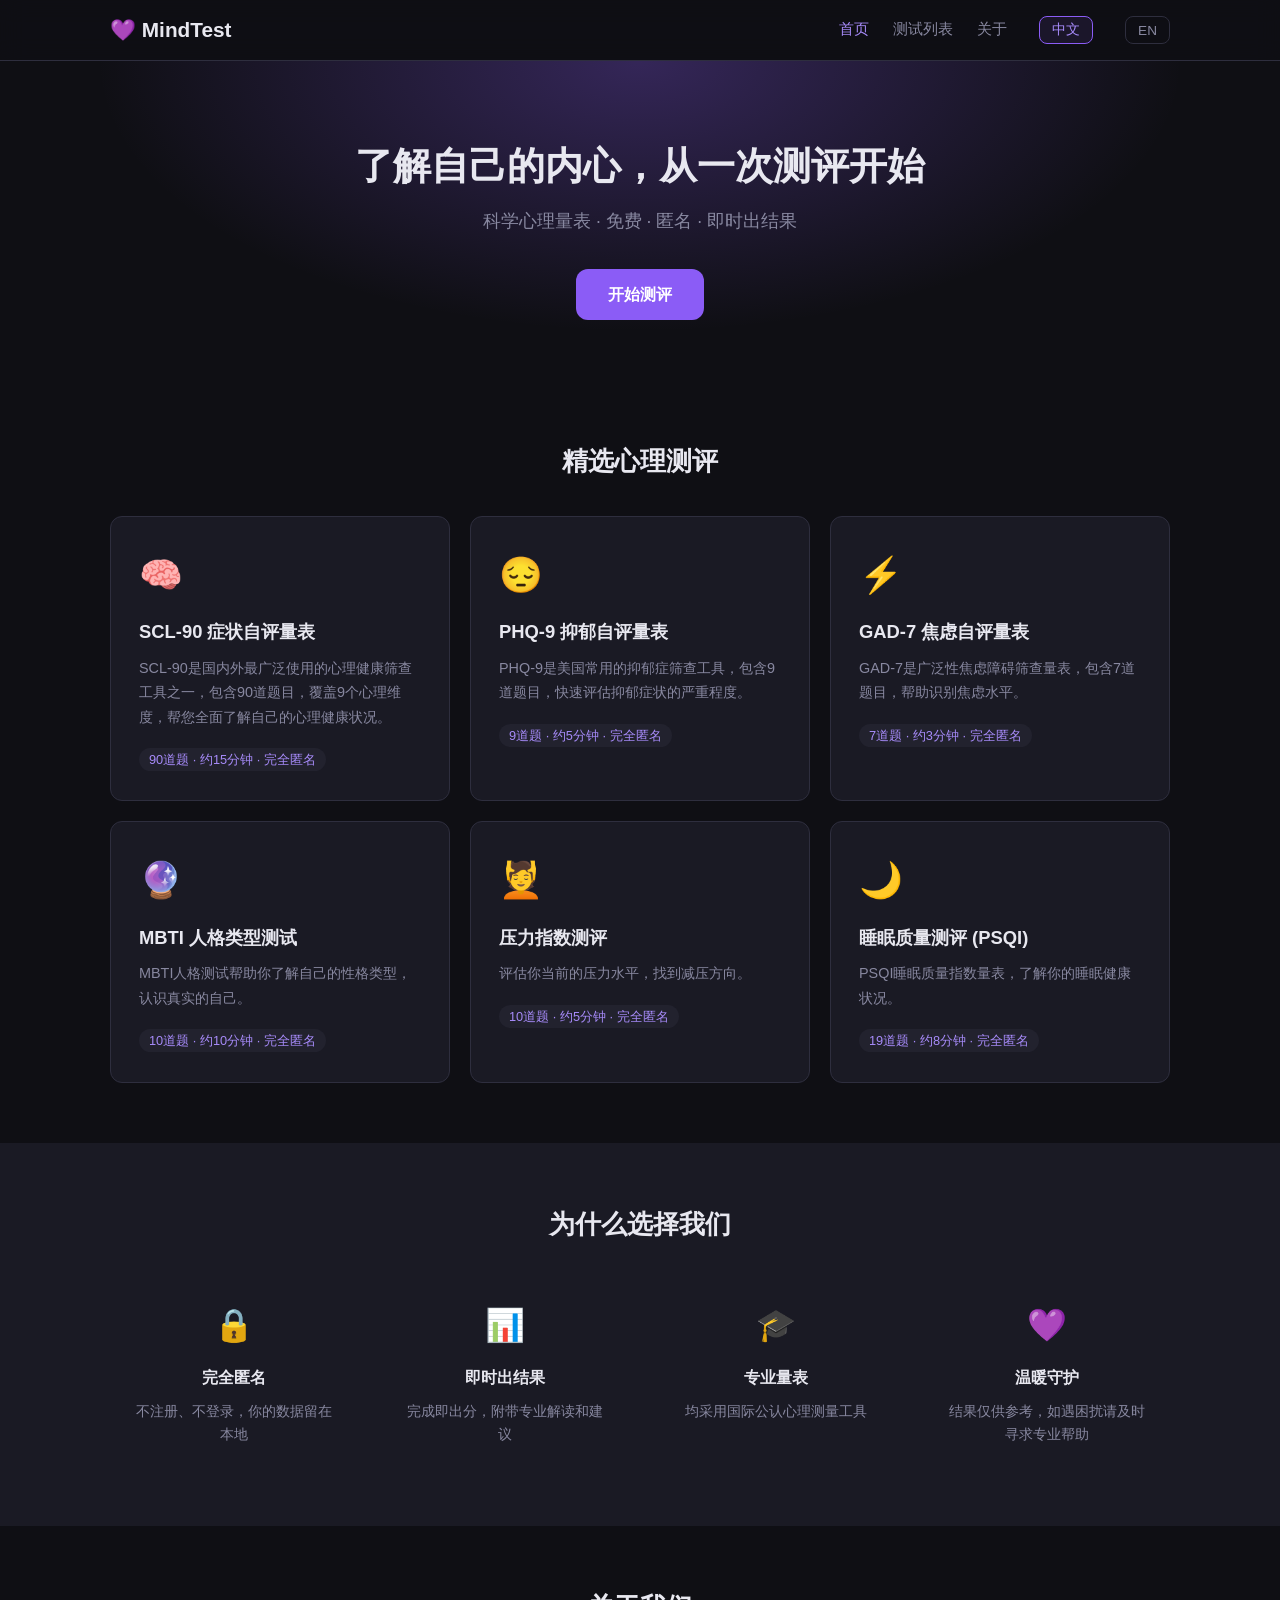
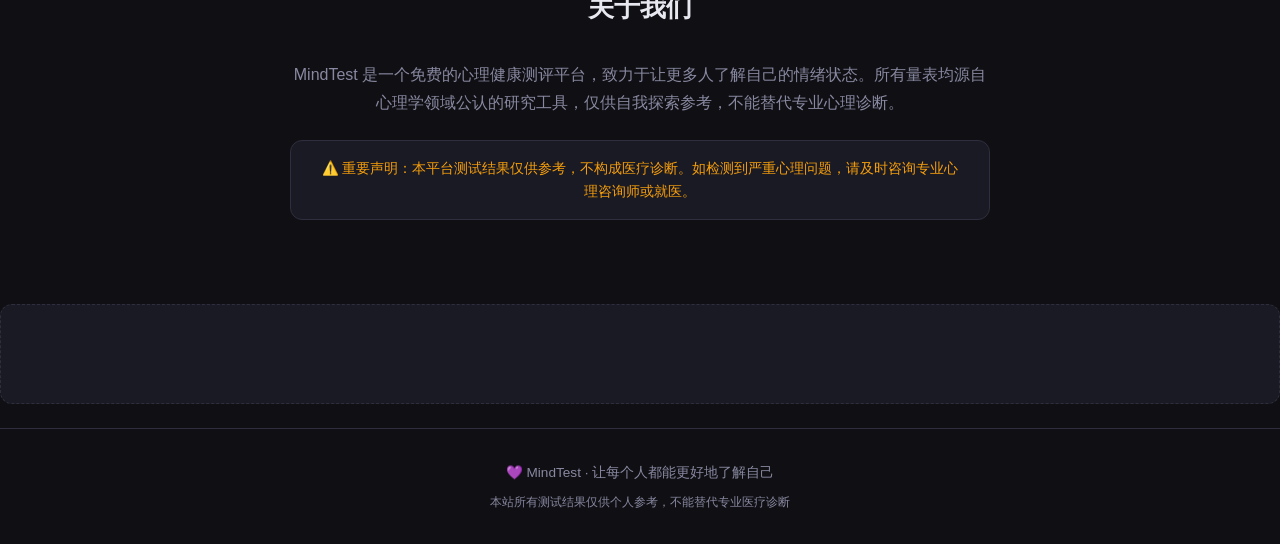
==== index.html @ 0a469043 "Add cache-busting version to JS files" ====
<!DOCTYPE html>
<html lang="zh-CN">
<head>
<script async src="https://pagead2.googlesyndication.com/pagead/js/adsbygoogle.js?client=ca-pub-4116656020104879" crossorigin="anonymous"></script>
<meta charset="UTF-8">
<meta name="google-adsense-account" content="ca-pub-4116656020104879">
<meta name="viewport" content="width=device-width, initial-scale=1.0">
<title data-i18n="title">心理测评中心 | 免费在线心理测试 - MindTest</title>
<meta name="description" content="专业心理测评工具，提供SCL-90、PHQ-9、GAD-7、MBTI等多款心理健康测试，帮你了解自己的情绪和心理健康状况。">
<link rel="stylesheet" href="css/style.css">
</head>
<body>
<header class="site-header">
  <div class="container header-inner">
    <a href="index.html" class="logo">💜 MindTest</a>
    <nav class="nav">
      <a href="index.html" class="active" data-i18n="home">首页</a>
      <a href="#tests" data-i18n="tests">测试列表</a>
      <a href="#about" data-i18n="about">关于</a>
      <button onclick="switchLang('zh')" id="lang-zh" class="lang-btn active">中文</button>
      <button onclick="switchLang('en')" id="lang-en" class="lang-btn">EN</button>
    </nav>
  </div>
</header>

<main>
  <section class="hero">
    <div class="container">
      <h1 data-i18n="hero_title">了解自己的内心，从一次测评开始</h1>
      <p data-i18n="hero_subtitle">科学心理量表 · 免费 · 匿名 · 即时出结果</p>
      <a href="#tests" class="btn btn-primary" data-i18n="start_test">开始测评</a>
    </div>
  </section>

  <section id="tests" class="tests-section">
    <div class="container">
      <h2 class="section-title" data-i18n="featured_tests">精选心理测评</h2>
      <div class="tests-grid">
        <a href="scl90.html" class="test-card">
          <div class="test-icon">🧠</div>
          <h3 data-i18n="scl90_title">SCL-90 症状自评量表</h3>
          <p data-i18n="scl90_desc">最经典的心理健康筛查工具，90题覆盖9个维度</p>
          <span class="test-meta" data-i18n="scl90_meta">约15分钟 · 90题</span>
        </a>
        <a href="phq9.html" class="test-card">
          <div class="test-icon">😔</div>
          <h3 data-i18n="phq9_title">PHQ-9 抑郁自评量表</h3>
          <p data-i18n="phq9_desc">国际通用抑郁症筛查工具，简单高效</p>
          <span class="test-meta" data-i18n="phq9_meta">约5分钟 · 9题</span>
        </a>
        <a href="gad7.html" class="test-card">
          <div class="test-icon">⚡</div>
          <h3 data-i18n="gad7_title">GAD-7 焦虑自评量表</h3>
          <p data-i18n="gad7_desc">广泛性焦虑障碍筛查量表，快速识别焦虑水平</p>
          <span class="test-meta" data-i18n="gad7_meta">约3分钟 · 7题</span>
        </a>
        <a href="mbti.html" class="test-card">
          <div class="test-icon">🔮</div>
          <h3 data-i18n="mbti_title">MBTI 人格类型测试</h3>
          <p data-i18n="mbti_desc">了解你的16型人格，认识真实的自己</p>
          <span class="test-meta" data-i18n="mbti_meta">约10分钟 · 60题</span>
        </a>
        <a href="stress.html" class="test-card">
          <div class="test-icon">💆</div>
          <h3 data-i18n="stress_title">压力指数测评</h3>
          <p data-i18n="stress_desc">评估你当前的压力水平，找到减压方向</p>
          <span class="test-meta" data-i18n="stress_meta">约5分钟 · 10题</span>
        </a>
        <a href="sleep.html" class="test-card">
          <div class="test-icon">🌙</div>
          <h3 data-i18n="sleep_title">睡眠质量测评</h3>
          <p data-i18n="sleep_desc">PSQI睡眠质量指数量表，了解你的睡眠健康</p>
          <span class="test-meta" data-i18n="sleep_meta">约8分钟 · 19题</span>
        </a>
      </div>
    </div>
  </section>

  <section class="features">
    <div class="container">
      <h2 class="section-title" data-i18n="why_choose">为什么选择我们</h2>
      <div class="features-grid">
        <div class="feature-item">
          <div class="feature-icon">🔒</div>
          <h3 data-i18n="feature_anon">完全匿名</h3>
          <p data-i18n="feature_anon_desc">不注册、不登录，你的数据留在本地</p>
        </div>
        <div class="feature-item">
          <div class="feature-icon">📊</div>
          <h3 data-i18n="feature_result">即时出结果</h3>
          <p data-i18n="feature_result_desc">完成即出分，附带专业解读和建议</p>
        </div>
        <div class="feature-item">
          <div class="feature-icon">🎓</div>
          <h3 data-i18n="feature_prof">专业量表</h3>
          <p data-i18n="feature_prof_desc">均采用国际公认心理测量工具</p>
        </div>
        <div class="feature-item">
          <div class="feature-icon">💜</div>
          <h3 data-i18n="feature_care">温暖守护</h3>
          <p data-i18n="feature_care_desc">结果仅供参考，如遇困扰请及时寻求专业帮助</p>
        </div>
      </div>
    </div>
  </section>

  <section id="about" class="about-section">
    <div class="container">
      <h2 class="section-title" data-i18n="about_title">关于我们</h2>
      <p data-i18n="about_desc">MindTest 是一个免费的心理健康测评平台，致力于让更多人了解自己的情绪状态。所有量表均源自心理学领域公认的研究工具，仅供自我探索参考，不能替代专业心理诊断。</p>
      <div class="disclaimer" data-i18n="disclaimer">⚠️ 重要声明：本平台测试结果仅供参考，不构成医疗诊断。如检测到严重心理问题，请及时咨询专业心理咨询师或就医。</div>
    </div>
  </section>
</main>

<div class="ad-placeholder" style="margin:24px auto"><ins class="adsbygoogle" style="display:block" data-ad-client="ca-pub-4116656020104879" data-ad-slot="4402557622" data-ad-format="auto" data-full-width-responsive="true"></ins></div>

<footer class="site-footer">
  <div class="container">
    <p>💜 MindTest · <span data-i18n="footer_slogan">让每个人都能更好地了解自己</span></p>
    <p class="footer-note" data-i18n="footer_note">本站所有测试结果仅供个人参考，不能替代专业医疗诊断</p>
  </div>
</footer>

<script src="js/config.js"></script>
<script src="js/i18n.js"></script>
<script src="js/main.js"></script>
<script>(adsbygoogle = window.adsbygoogle || []).push({});</script>
</body>
</html>
---- css/style.css ----
/* ========== Reset & Base ========== */
*, *::before, *::after { box-sizing: border-box; margin: 0; padding: 0; }

:root {
  --bg: #0f0f14;
  --surface: #1a1a24;
  --surface2: #22222e;
  --border: #2e2e3e;
  --text: #e8e8f0;
  --text-muted: #8888a0;
  --accent: #8b5cf6;
  --accent-light: #a78bfa;
  --accent-glow: rgba(139, 92, 246, 0.3);
  --success: #22c55e;
  --warning: #f59e0b;
  --danger: #ef4444;
  --radius: 12px;
  --radius-sm: 8px;
}

body {
  font-family: -apple-system, BlinkMacSystemFont, "Segoe UI", "PingFang SC", "Hiragino Sans GB", "Microsoft YaHei", sans-serif;
  background: var(--bg);
  color: var(--text);
  line-height: 1.7;
  min-height: 100vh;
}

.container { max-width: 1100px; margin: 0 auto; padding: 0 20px; }
a { color: var(--accent-light); text-decoration: none; }
a:hover { color: var(--accent); }

/* ========== Header ========== */
.lang-btn { background: transparent; border: 1px solid var(--border); color: var(--text-muted); padding: 4px 12px; border-radius: var(--radius-sm); cursor: pointer; font-size: 0.85rem; transition: all .2s; margin-left: 8px; }
.lang-btn:hover, .lang-btn.active { border-color: var(--accent); color: var(--accent-light); background: rgba(139,92,246,0.1); }
.site-header {
  background: rgba(15,15,20,0.9);
  backdrop-filter: blur(12px);
  border-bottom: 1px solid var(--border);
  position: sticky; top: 0; z-index: 100;
}
.header-inner { display: flex; align-items: center; justify-content: space-between; height: 60px; }
.logo { font-size: 1.3rem; font-weight: 700; color: var(--text) !important; }
.nav { display: flex; gap: 24px; }
.nav a { color: var(--text-muted); font-size: 0.95rem; transition: color .2s; }
.nav a:hover, .nav a.active { color: var(--accent-light); }

/* ========== Hero ========== */
.hero {
  padding: 80px 0 60px;
  text-align: center;
  background: radial-gradient(ellipse at 50% 0%, var(--accent-glow) 0%, transparent 60%);
}
.hero h1 { font-size: 2.4rem; font-weight: 800; margin-bottom: 16px; line-height: 1.3; }
.hero p { font-size: 1.1rem; color: var(--text-muted); margin-bottom: 32px; }
.btn { display: inline-block; padding: 12px 32px; border-radius: var(--radius); font-weight: 600; font-size: 1rem; transition: all .2s; cursor: pointer; border: none; }
.btn-primary { background: var(--accent); color: #fff; }
.btn-primary:hover { background: var(--accent-light); color: #fff; transform: translateY(-1px); box-shadow: 0 8px 24px var(--accent-glow); }

/* ========== Tests Section ========== */
.tests-section { padding: 60px 0; }
.section-title { font-size: 1.6rem; font-weight: 700; margin-bottom: 32px; text-align: center; }
.tests-grid { display: grid; grid-template-columns: repeat(auto-fill, minmax(300px, 1fr)); gap: 20px; }

.test-card {
  background: var(--surface);
  border: 1px solid var(--border);
  border-radius: var(--radius);
  padding: 28px;
  transition: all .25s;
  display: block;
  color: var(--text);
}
.test-card:hover { border-color: var(--accent); transform: translateY(-3px); box-shadow: 0 12px 32px rgba(0,0,0,.3); }
.test-icon { font-size: 2.2rem; margin-bottom: 12px; }
.test-card h3 { font-size: 1.15rem; font-weight: 700; margin-bottom: 8px; }
.test-card p { font-size: 0.9rem; color: var(--text-muted); margin-bottom: 16px; }
.test-meta { font-size: 0.8rem; color: var(--accent-light); background: var(--surface2); padding: 4px 10px; border-radius: 20px; }

/* ========== Features ========== */
.features { padding: 60px 0; background: var(--surface); }
.features-grid { display: grid; grid-template-columns: repeat(auto-fill, minmax(220px, 1fr)); gap: 24px; }
.feature-item { text-align: center; padding: 20px; }
.feature-icon { font-size: 2rem; margin-bottom: 12px; }
.feature-item h3 { font-size: 1rem; margin-bottom: 8px; }
.feature-item p { font-size: 0.85rem; color: var(--text-muted); }

/* ========== About ========== */
.about-section { padding: 60px 0; }
.about-section p { max-width: 700px; margin: 0 auto 16px; text-align: center; color: var(--text-muted); }
.disclaimer { background: var(--surface); border: 1px solid var(--border); border-radius: var(--radius); padding: 16px 24px; font-size: 0.85rem; color: var(--warning); margin-top: 24px; text-align: center; display: block; }
.about-section .disclaimer { margin: 24px auto 0; max-width: 700px; }

/* ========== Footer ========== */
.site-footer { padding: 32px 0; text-align: center; border-top: 1px solid var(--border); color: var(--text-muted); font-size: 0.85rem; }
.footer-note { font-size: 0.75rem; margin-top: 8px; }

/* ========== Test Page ========== */
.test-page { max-width: 720px; margin: 0 auto; padding: 40px 20px; }
.test-header { text-align: center; margin-bottom: 32px; }
.test-header .test-icon { font-size: 3rem; }
.test-header h2 { font-size: 1.6rem; margin: 12px 0 8px; }
.test-header p { color: var(--text-muted); font-size: 0.9rem; }
.test-header .meta { display: inline-flex; gap: 16px; margin-top: 12px; font-size: 0.8rem; color: var(--accent-light); }

.progress-bar { background: var(--surface2); border-radius: 20px; height: 6px; margin-bottom: 24px; overflow: hidden; }
.progress-fill { height: 100%; background: var(--accent); border-radius: 20px; transition: width .3s; }
.progress-text { text-align: center; font-size: 0.8rem; color: var(--text-muted); margin-bottom: 8px; }

.question-block { background: var(--surface); border: 1px solid var(--border); border-radius: var(--radius); padding: 32px; margin-bottom: 16px; animation: fadeIn 0.3s ease; }
@keyframes fadeIn { from { opacity: 0; transform: translateY(10px); } to { opacity: 1; transform: translateY(0); } }
.question-num { font-size: 0.75rem; color: var(--accent-light); margin-bottom: 8px; }
.question-text { font-size: 1rem; font-weight: 500; margin-bottom: 16px; }
.options { display: flex; flex-direction: column; gap: 8px; }
.option-label { display: flex; align-items: center; gap: 12px; padding: 12px 16px; background: var(--surface2); border: 1px solid var(--border); border-radius: var(--radius-sm); cursor: pointer; transition: all .2s; }
.option-label:hover { border-color: var(--accent); background: rgba(139,92,246,0.1); }
.option-label input { display: none; }
.option-label .radio { width: 18px; height: 18px; border: 2px solid var(--border); border-radius: 50%; display: flex; align-items: center; justify-content: center; flex-shrink: 0; transition: all .2s; }
.option-label input:checked ~ .radio { border-color: var(--accent); background: var(--accent); }
.option-label input:checked ~ .radio::after { content: ""; width: 6px; height: 6px; background: #fff; border-radius: 50%; }
.option-label input:checked ~ .option-text { color: var(--accent-light); }
.option-text { font-size: 0.9rem; color: var(--text-muted); transition: color .2s; }

.test-actions { display: flex; justify-content: space-between; margin-top: 24px; gap: 12px; }
.btn-secondary { background: var(--surface2); color: var(--text); border: 1px solid var(--border); }
.btn-secondary:hover { border-color: var(--accent); color: var(--text); }
.btn:disabled { opacity: 0.4; cursor: not-allowed; }

/* ========== Result Page ========== */
.result-page { max-width: 720px; margin: 0 auto; padding: 40px 20px; }
.result-card { background: var(--surface); border: 1px solid var(--border); border-radius: var(--radius); padding: 32px; margin-bottom: 24px; text-align: center; }
.result-score { font-size: 3rem; font-weight: 800; color: var(--accent-light); }
.result-level { font-size: 1.2rem; margin: 8px 0; font-weight: 600; }
.result-desc { color: var(--text-muted); font-size: 0.9rem; }
.level-normal { color: var(--success); }
.level-mild { color: var(--warning); }
.level-severe { color: var(--danger); }

.factor-grid { display: grid; grid-template-columns: repeat(auto-fill, minmax(200px, 1fr)); gap: 12px; margin-top: 20px; }
.factor-item { background: var(--surface2); border-radius: var(--radius-sm); padding: 16px; text-align: center; }
.factor-name { font-size: 0.85rem; color: var(--text-muted); margin-bottom: 4px; }
.factor-score { font-size: 1.4rem; font-weight: 700; }
.factor-bar { height: 4px; background: var(--border); border-radius: 2px; margin-top: 8px; overflow: hidden; }
.factor-bar-fill { height: 100%; border-radius: 2px; }

.result-actions { display: flex; justify-content: center; gap: 12px; margin-top: 32px; }

.ad-placeholder {
  background: var(--surface);
  border: 1px dashed var(--border);
  border-radius: var(--radius);
  padding: 16px;
  margin: 24px 0;
  min-height: 100px;
  display: flex;
  align-items: center;
  justify-content: center;
}
.ad-placeholder ins {
  border: none;
  margin: 0;
  padding: 0;
}

@media (max-width: 600px) {
  .hero h1 { font-size: 1.6rem; }
  .tests-grid { grid-template-columns: 1fr; }
  .nav { gap: 16px; }
}
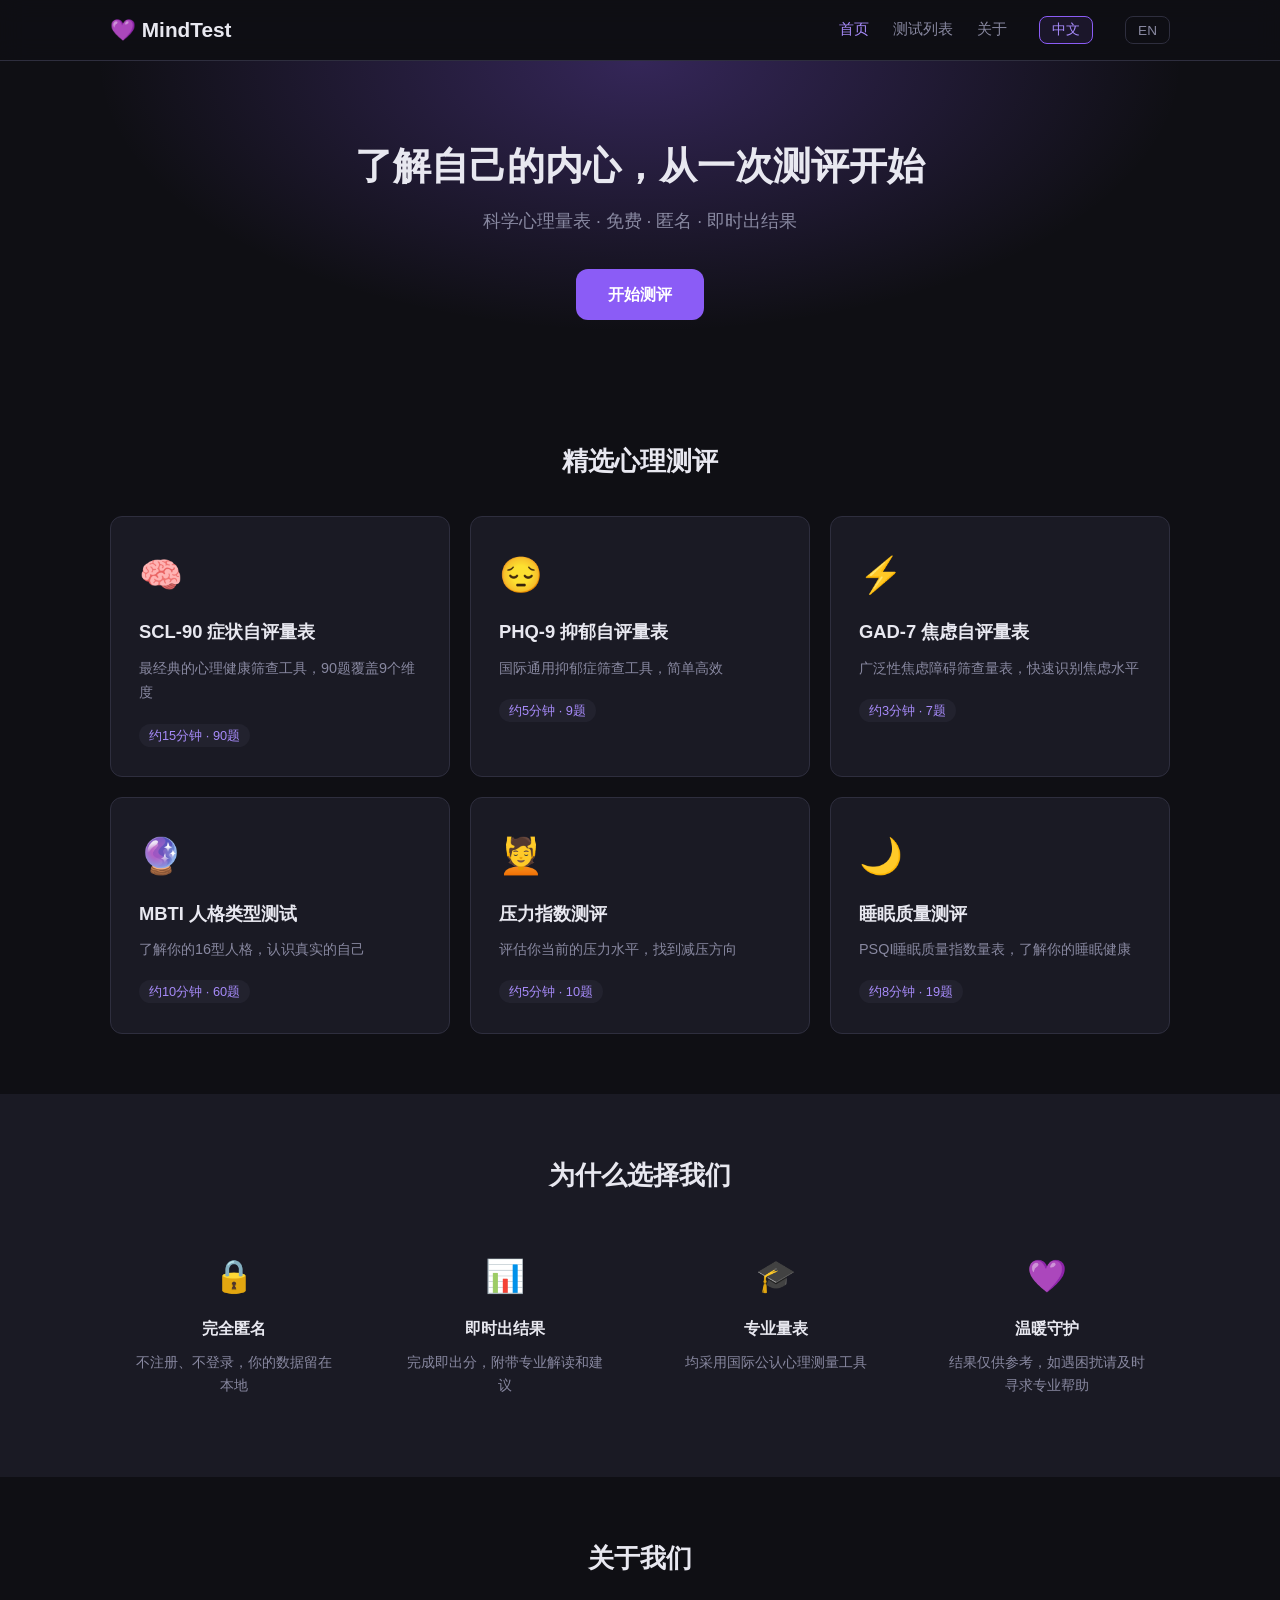
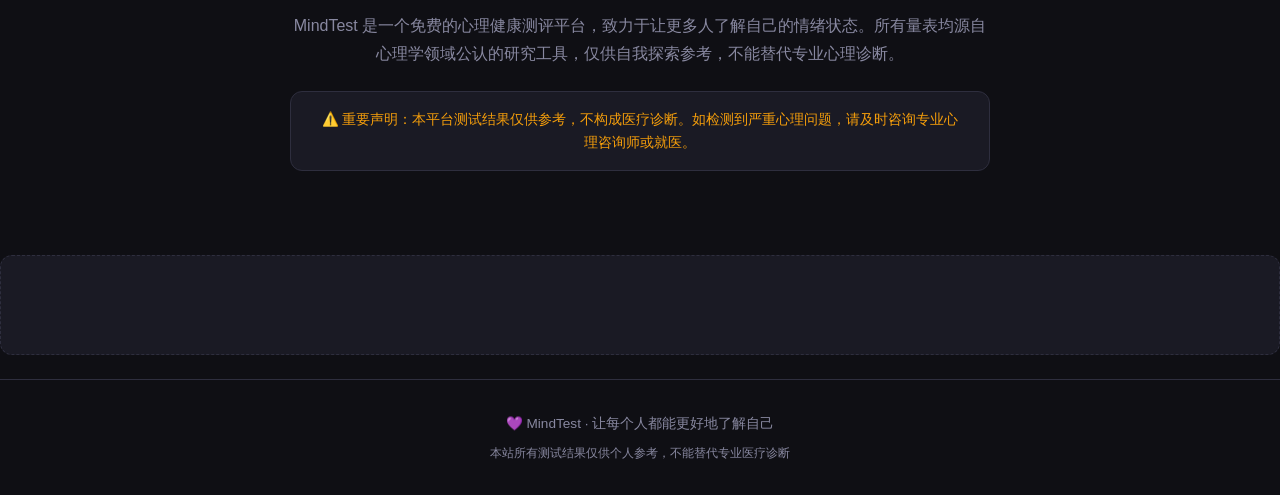
==== commit 30e4503c: "Fix broken disclaimer divs in test pages" ====
--- a/index.html
+++ b/index.html
@@ -122,9 +122,9 @@
   </div>
 </footer>
 
-<script src="js/config.js"></script>
-<script src="js/i18n.js"></script>
-<script src="js/main.js"></script>
+<script src="js/config.js?v=8"></script>
+<script src="js/i18n.js?v=8"></script>
+<script src="js/main.js?v=8"></script>
 <script>(adsbygoogle = window.adsbygoogle || []).push({});</script>
 </body>
 </html>
